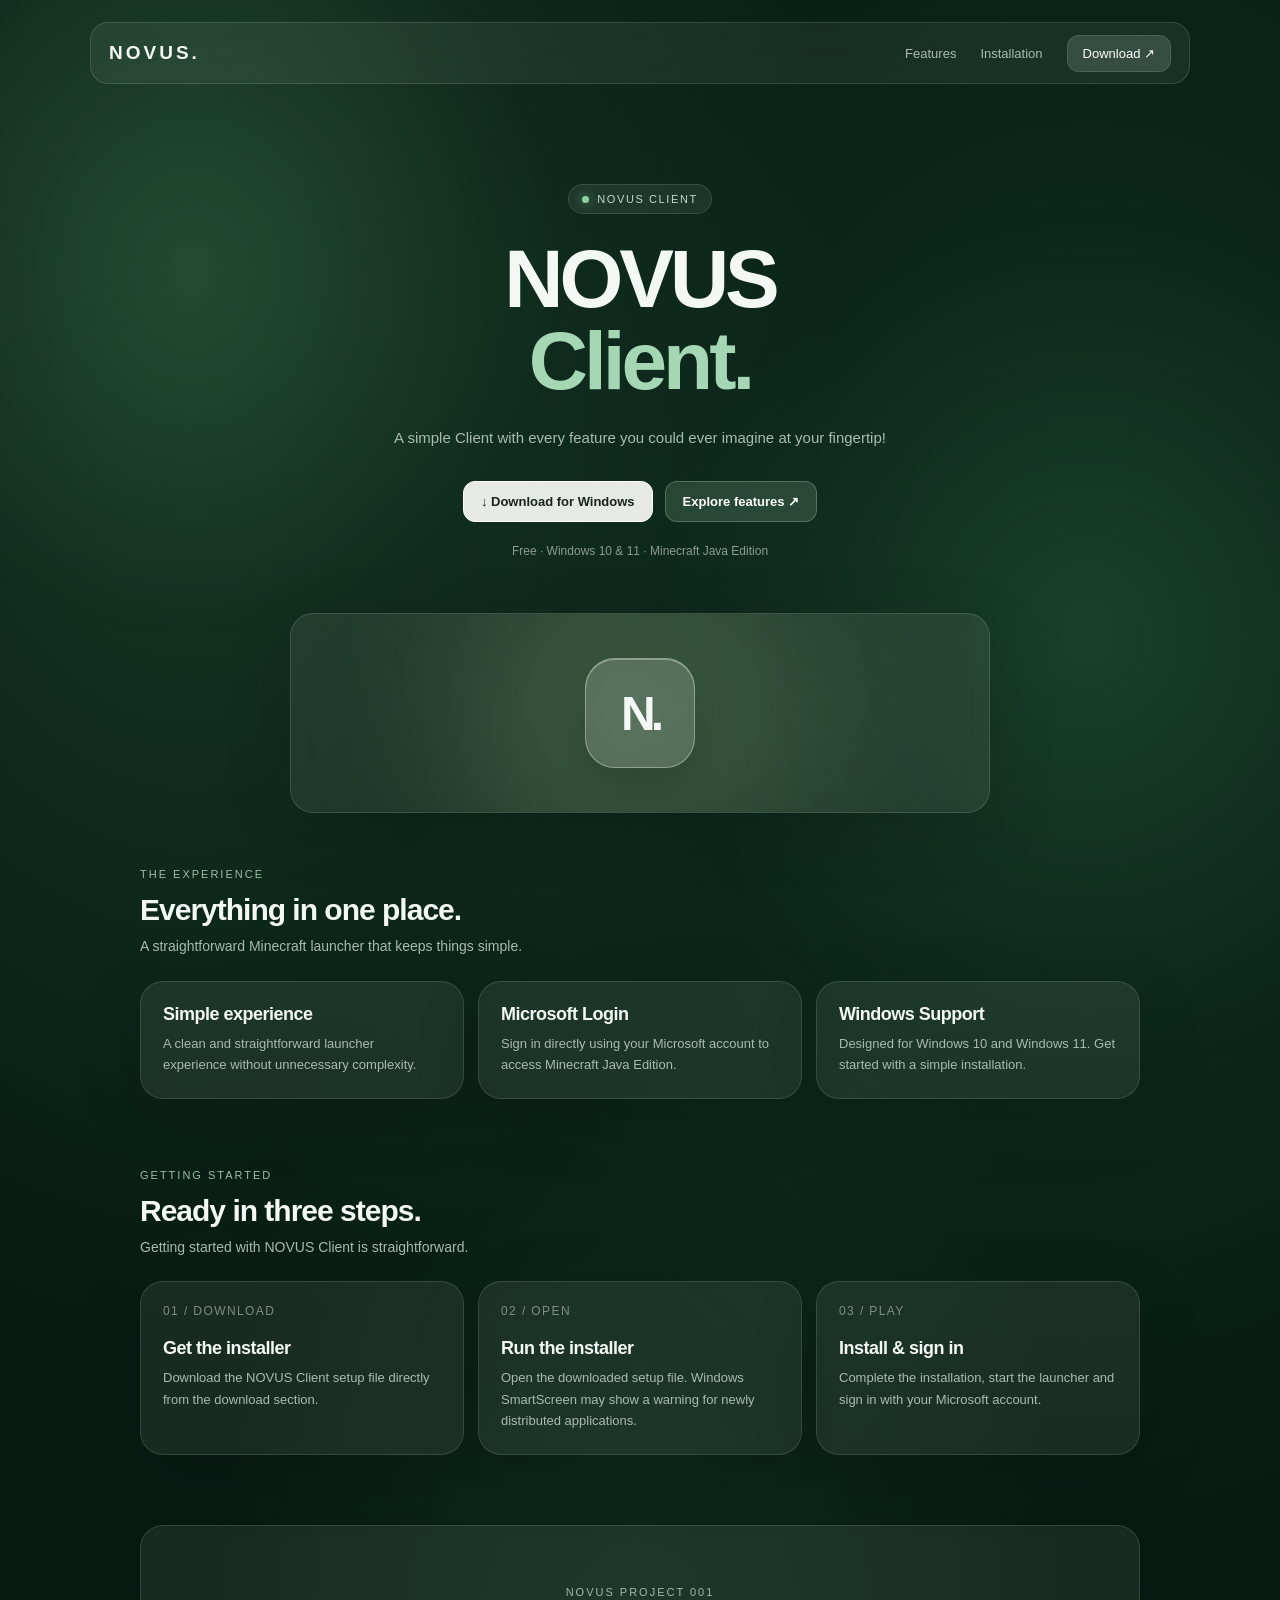
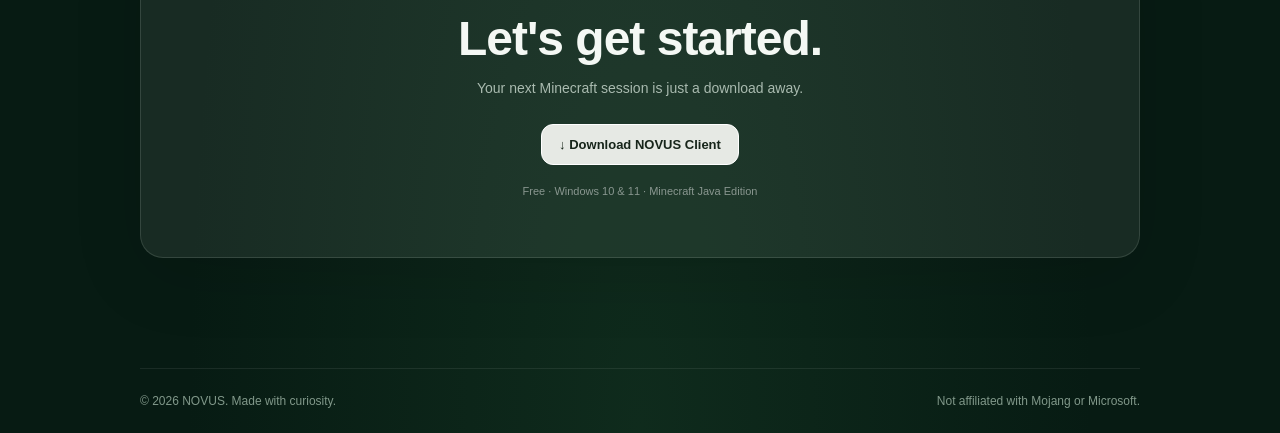
==== novusclient.html @ 279dd6a0 "Add files via upload" ====
<!DOCTYPE html>
<html lang="en">
<head>
  <meta charset="UTF-8">
  <meta name="viewport" content="width=device-width, initial-scale=1.0">
  <title>NOVUS Client — A better way to play.</title>
  <meta name="description" content="Discover NOVUS Client. A free Minecraft Java Edition launcher for Windows.">
  <meta name="theme-color" content="#071b13">
  <meta name="robots" content="index, follow">
  <meta property="og:title" content="NOVUS Client — A better way to play.">
  <meta property="og:description" content="Discover NOVUS Client. A free Minecraft Java Edition launcher for Windows.">
  <meta property="og:type" content="website">
  <meta property="og:locale" content="en_US">

  <link rel="icon" type="image/png" href="images/icon.png">
  <link rel="stylesheet" href="style.css">

  <style>
    .hero-meta { color: rgba(255, 255, 255, .53); font-size: 12px; margin-top: 22px; }

    .product-visual {
      width: min(700px, 100%);
      height: 200px;
      margin: 55px auto 0;
      position: relative;
      overflow: hidden;
      display: grid;
      place-items: center;
    }
    .product-visual::before {
      content: "";
      position: absolute;
      width: 350px; height: 350px;
      border-radius: 50%;
      background: rgba(180, 220, 151, .2);
      filter: blur(80px);
    }
    .visual-inner {
      position: relative;
      width: 110px; height: 110px;
      border-radius: 30px;
      display: grid; place-items: center;
      background: rgba(255, 255, 255, .16);
      border: 1px solid rgba(255, 255, 255, .35);
      box-shadow: inset 0 1px 0 rgba(255, 255, 255, .35), 0 20px 60px rgba(0, 0, 0, .2);
      font-size: 48px; font-weight: 800; letter-spacing: -5px;
    }

    .step-number { color: rgba(255, 255, 255, .45); font-size: 12px; letter-spacing: 1.4px; margin-bottom: 20px; }

    .download-card { padding: 60px 25px; text-align: center; }
    .download-card h2 { font-size: clamp(35px, 5vw, 48px); margin: 6px 0 14px; }
    .download-card p { color: var(--muted); font-size: 14px; margin-bottom: 28px; }
    .download-info { color: rgba(255, 255, 255, .48); font-size: 11px; margin-top: 20px; }
  </style>
</head>

<body>
  <nav class="nav">
    <a href="homepage.html" class="brand">NOVUS.</a>

    <div class="nav-links">
      <a href="#features">Features</a>
      <a href="#installation">Installation</a>
      <a href="#download" class="nav-cta">Download ↗</a>
    </div>
  </nav>

  <main class="container">
    <header class="hero">
      <div class="eyebrow"><span class="status-dot"></span>Novus Client</div>

      <h1>NOVUS<br><span>Client.</span></h1>

      <p>A simple Client with every feature you could ever imagine at your fingertip!</p>

      <div class="btn-row">
        <a class="btn btn-primary" href="#download">↓ Download for Windows</a>
        <a class="btn" href="#features">Explore features ↗</a>
      </div>

      <div class="hero-meta">Free · Windows 10 &amp; 11 · Minecraft Java Edition</div>

      <div class="product-visual glass"><div class="visual-inner">N.</div></div>
    </header>

    <section class="section" id="features">
      <div class="section-heading">
        <div>
          <div class="section-label">The experience</div>
          <h2>Everything in one place.</h2>
          <p class="section-desc">A straightforward Minecraft launcher that keeps things simple.</p>
        </div>
      </div>

      <div class="grid grid-3">
        <article class="card glass">
          <h3>Simple experience</h3>
          <p>A clean and straightforward launcher experience without unnecessary complexity.</p>
        </article>
        <article class="card glass">
          <h3>Microsoft Login</h3>
          <p>Sign in directly using your Microsoft account to access Minecraft Java Edition.</p>
        </article>
        <article class="card glass">
          <h3>Windows Support</h3>
          <p>Designed for Windows 10 and Windows 11. Get started with a simple installation.</p>
        </article>
      </div>
    </section>

    <section class="section" id="installation">
      <div class="section-heading">
        <div>
          <div class="section-label">Getting started</div>
          <h2>Ready in three steps.</h2>
          <p class="section-desc">Getting started with NOVUS Client is straightforward.</p>
        </div>
      </div>

      <div class="grid grid-3">
        <article class="card glass">
          <div class="step-number">01 / DOWNLOAD</div>
          <h3>Get the installer</h3>
          <p>Download the NOVUS Client setup file directly from the download section.</p>
        </article>
        <article class="card glass">
          <div class="step-number">02 / OPEN</div>
          <h3>Run the installer</h3>
          <p>Open the downloaded setup file. Windows SmartScreen may show a warning for newly distributed applications.</p>
        </article>
        <article class="card glass">
          <div class="step-number">03 / PLAY</div>
          <h3>Install &amp; sign in</h3>
          <p>Complete the installation, start the launcher and sign in with your Microsoft account.</p>
        </article>
      </div>
    </section>

    <section class="section" id="download">
      <div class="download-card glass">
        <div class="section-label">NOVUS Project 001</div>
        <h2>Let's get started.</h2>
        <p>Your next Minecraft session is just a download away.</p>

        <a class="btn btn-primary" href="https://github.com/nexsnus/NovusClient/releases/download/setup/NovusClient-Setup.exe">
          ↓ Download NOVUS Client
        </a>

        <div class="download-info">Free · Windows 10 &amp; 11 · Minecraft Java Edition</div>
      </div>
    </section>
  </main>

  <footer class="container footer">
    <span>© 2026 NOVUS. Made with curiosity.</span>
    <span>Not affiliated with Mojang or Microsoft.</span>
  </footer>
</body>
</html>
---- style.css ----
/* ==========================================================
   NOVUS – gemeinsames Stylesheet (Basis: novusscript.html)
   Wird von homepage.html, novusclient.html, novusscript.html genutzt.
   ========================================================== */

/* ---------- Tokens ---------- */
:root {
  --white: #f4f8f4;
  --muted: #aabbb0;
  --green: #a6d7b5;
  --glass: rgba(235, 248, 239, .075);
  --glass-hover: rgba(235, 248, 239, .105);
  --border: rgba(235, 248, 239, .13);
  --radius: 23px;
  --font: -apple-system, BlinkMacSystemFont, "Segoe UI", sans-serif;
  --mono: "SFMono-Regular", Consolas, monospace;
}

/* ---------- Reset & Basis ---------- */
*, *::before, *::after { margin: 0; padding: 0; box-sizing: border-box; }

html { scroll-behavior: smooth; scroll-padding-top: 90px; }

body {
  min-height: 100vh;
  display: flex;
  flex-direction: column;
  color: var(--white);
  font-family: var(--font);
  background:
    radial-gradient(ellipse at 15% 15%, rgba(49, 105, 69, .38), transparent 42%),
    radial-gradient(ellipse at 85% 30%, rgba(28, 82, 54, .38), transparent 45%),
    radial-gradient(ellipse at 50% 100%, rgba(39, 91, 57, .25), transparent 50%),
    #071b13;
  overflow-x: hidden;
}

body::before {
  content: "";
  position: fixed;
  inset: -20%;
  z-index: -1;
  pointer-events: none;
  background:
    radial-gradient(circle at 25% 35%, rgba(100, 155, 111, .18), transparent 24%),
    radial-gradient(circle at 75% 65%, rgba(73, 125, 85, .2), transparent 28%);
}

main { flex: 1; }

a { color: inherit; text-decoration: none; }

:focus-visible { outline: 2px solid var(--green); outline-offset: 3px; }

/* ---------- Layout ---------- */
.container { width: min(1000px, calc(100% - 40px)); margin: auto; }

.glass {
  background: var(--glass);
  border: 1px solid var(--border);
  border-radius: var(--radius);
  box-shadow: 0 18px 70px rgba(0, 0, 0, .12);
}

/* ---------- Navigation ---------- */
.nav {
  width: min(1100px, calc(100% - 40px));
  height: 62px;
  flex-shrink: 0;
  margin: 22px auto 0;
  padding: 0 18px;
  display: flex;
  justify-content: space-between;
  align-items: center;
  border: 1px solid var(--border);
  background: rgba(235, 248, 239, .065);
  backdrop-filter: blur(24px);
  -webkit-backdrop-filter: blur(24px);
  border-radius: 18px;
  position: sticky;
  top: 16px;
  z-index: 10;
}

.brand { font-size: 19px; font-weight: 850; letter-spacing: 3px; }

.nav-links { display: flex; align-items: center; gap: 24px; font-size: 13px; color: var(--muted); }
.nav-links a:hover { color: #fff; }

.nav-cta {
  padding: 10px 15px;
  border-radius: 12px;
  background: rgba(230, 247, 235, .14);
  border: 1px solid var(--border);
  color: #fff;
}

/* ---------- Hero & Typografie ---------- */
.hero { text-align: center; padding: 100px 0 55px; }

.hero p {
  max-width: 510px;
  margin: 22px auto 0;
  color: var(--muted);
  line-height: 1.8;
  font-size: 15px;
}

h1 { font-size: clamp(48px, 8vw, 82px); letter-spacing: -4px; line-height: 1; font-weight: 800; }
h1 span { color: var(--green); }

h2 { font-size: 30px; letter-spacing: -1px; }
h3 { font-size: 18px; letter-spacing: -.5px; }

.eyebrow {
  display: inline-flex;
  align-items: center;
  gap: 8px;
  padding: 8px 13px;
  border: 1px solid var(--border);
  background: rgba(235, 248, 239, .07);
  border-radius: 100px;
  color: #c3d9c9;
  font-size: 11px;
  letter-spacing: 1.6px;
  text-transform: uppercase;
  margin-bottom: 24px;
}

.status-dot {
  width: 7px;
  height: 7px;
  border-radius: 50%;
  background: #8bd4a1;
  box-shadow: 0 0 12px rgba(139, 212, 161, .7);
}

.section-label {
  color: #9cbea6;
  font-size: 11px;
  letter-spacing: 2px;
  text-transform: uppercase;
  margin-bottom: 13px;
}

.section { padding-bottom: 70px; }

.section-heading {
  display: flex;
  justify-content: space-between;
  align-items: end;
  gap: 15px;
  margin-bottom: 22px;
}

.section-heading + .section-heading,
.grid + .section-heading { margin-top: 40px; }

.section-desc { color: var(--muted); font-size: 14px; line-height: 1.7; margin-top: 8px; max-width: 520px; }
.muted-small { font-size: 12px; color: var(--muted); }

/* ---------- Buttons ---------- */
.btn {
  display: inline-flex;
  align-items: center;
  justify-content: center;
  gap: 8px;
  border: 1px solid rgba(204, 239, 214, .25);
  background: rgba(182, 225, 193, .16);
  color: #fff;
  padding: 12px 17px;
  border-radius: 12px;
  cursor: pointer;
  font: 650 13px var(--font);
  transition: .2s;
  white-space: nowrap;
}

.btn:hover { background: rgba(182, 225, 193, .27); transform: translateY(-1px); }

.btn-primary { background: rgba(247, 248, 244, .93); color: #17251a; border-color: #fff; }
.btn-primary:hover { background: #fff; }

.btn-row { display: flex; justify-content: center; gap: 12px; flex-wrap: wrap; margin-top: 30px; }

/* ---------- Karten & Grids ---------- */
.grid { display: grid; gap: 14px; grid-template-columns: repeat(2, 1fr); }
.grid-3 { grid-template-columns: repeat(3, 1fr); }

.card { padding: 22px; transition: background .2s, transform .2s; }
.card:hover { transform: translateY(-3px); background: var(--glass-hover); }

.card h3 { margin-bottom: 8px; }
.card p { color: var(--muted); font-size: 13px; line-height: 1.65; }

.card-row { display: flex; align-items: center; justify-content: space-between; gap: 15px; }
.card-title { font-size: 14px; font-weight: 700; }
.card-meta { font-size: 11px; color: var(--muted); margin-top: 6px; }

.badge {
  font-size: 10px;
  padding: 7px 10px;
  border-radius: 100px;
  color: #a9dfb7;
  background: rgba(112, 194, 132, .12);
  border: 1px solid rgba(112, 194, 132, .18);
  white-space: nowrap;
}

/* ---------- Footer ---------- */
.footer {
  border-top: 1px solid rgba(255, 255, 255, .08);
  padding: 25px 0;
  margin-top: 40px;
  color: #81988a;
  font-size: 12px;
  display: flex;
  justify-content: space-between;
  gap: 15px;
}

/* ---------- Responsive ---------- */
@media (max-width: 750px) {
  .nav { width: calc(100% - 24px); }
  .nav-links { gap: 12px; }
  .nav-links a:not(.nav-cta) { display: none; }
  .container { width: calc(100% - 28px); }
  .hero { padding-top: 75px; }
  .grid, .grid-3 { grid-template-columns: 1fr; }
  .section-heading { align-items: flex-start; flex-direction: column; }
  .footer { flex-direction: column; }
}

@media (prefers-reduced-motion: reduce) {
  * { scroll-behavior: auto !important; transition: none !important; }
}
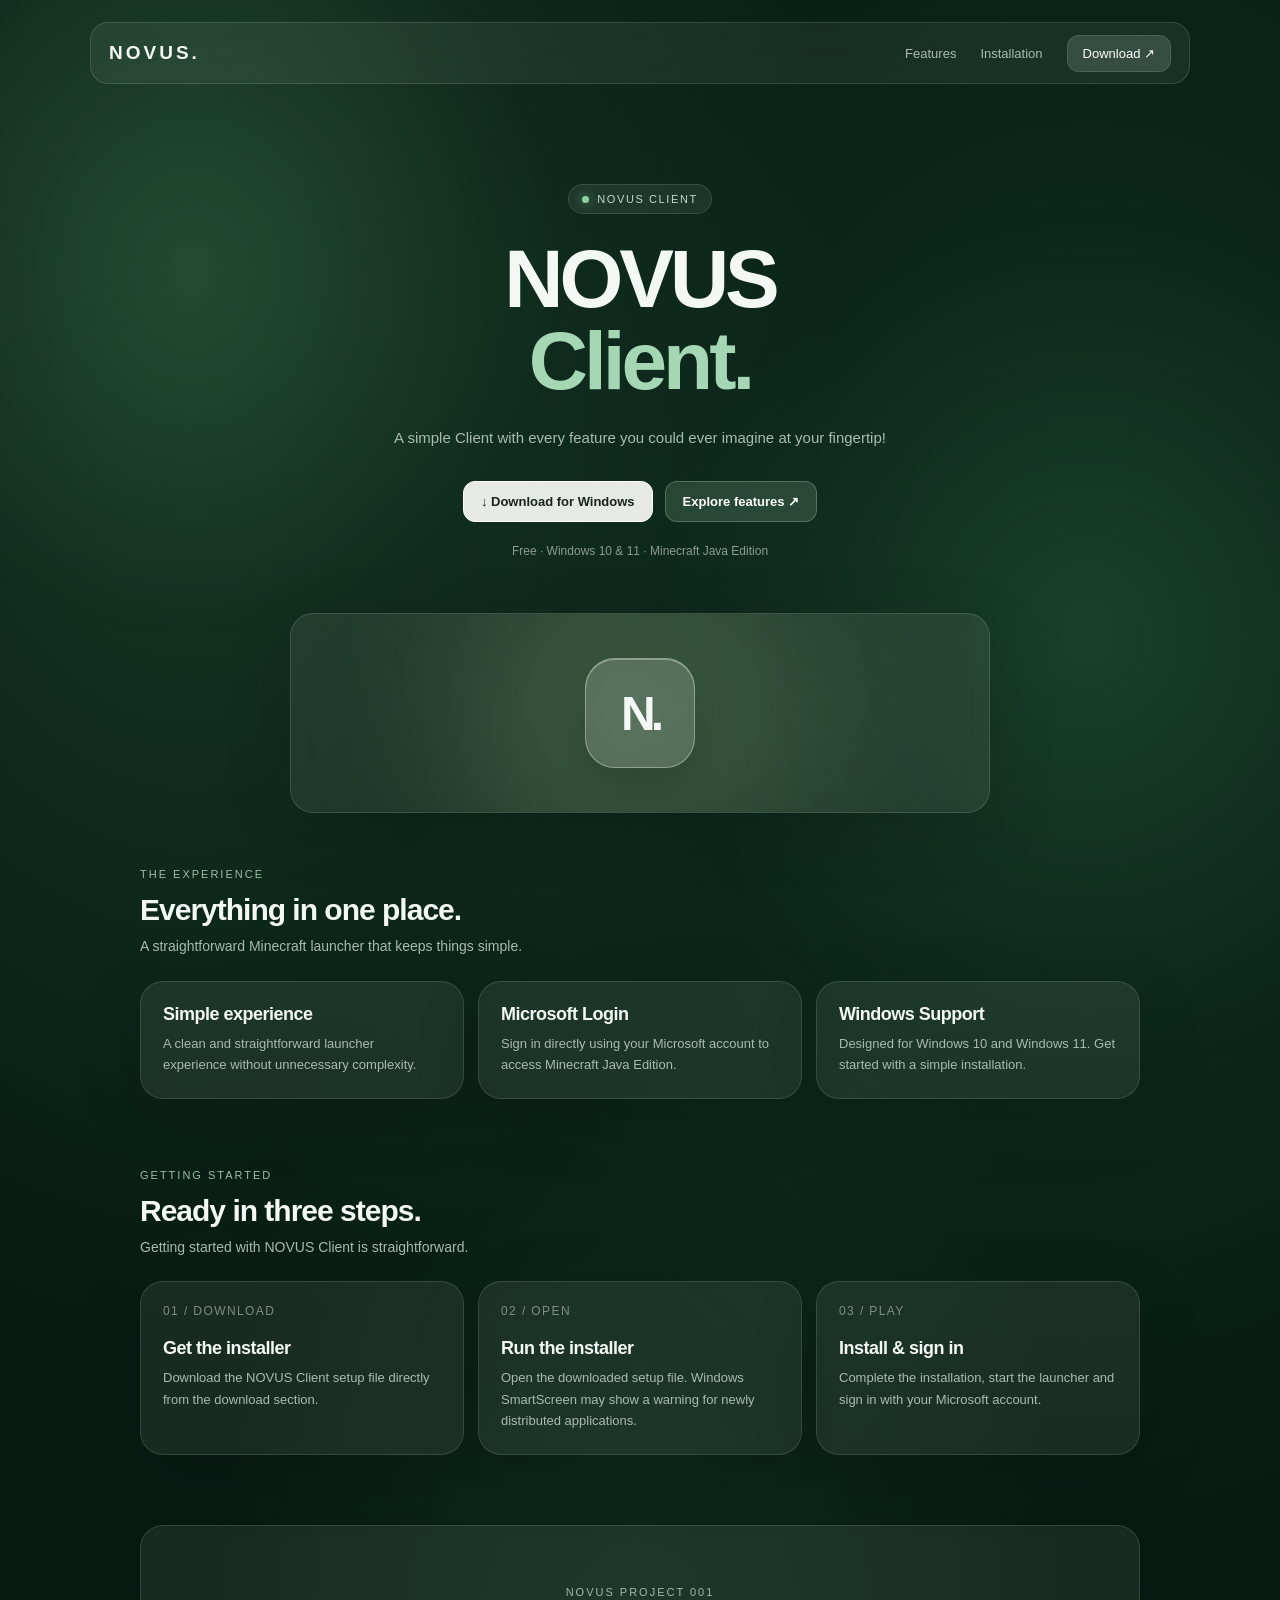
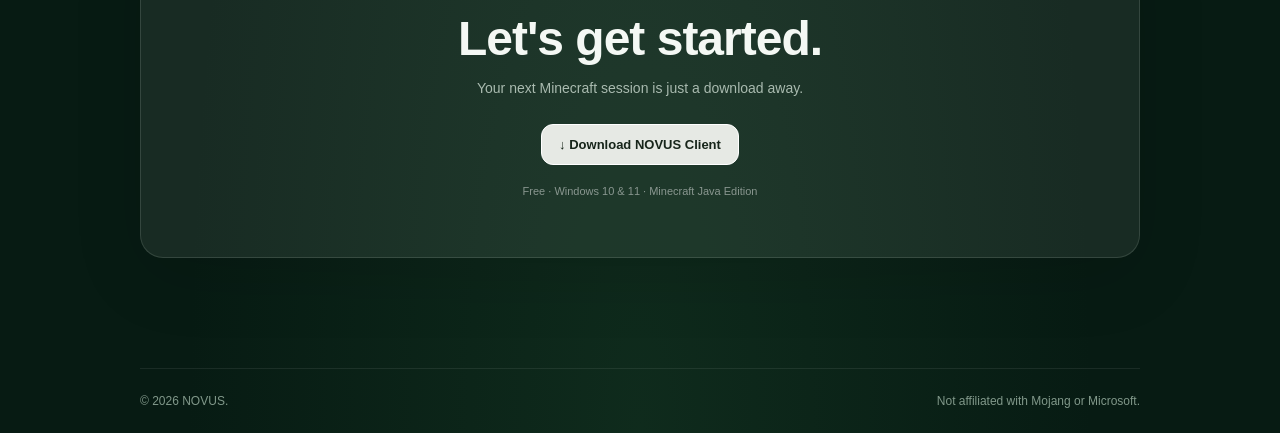
==== commit 6d88e5cd: "Remove 'Made with curiosity' from footer" ====
--- a/novusclient.html
+++ b/novusclient.html
@@ -12,7 +12,7 @@
   <meta property="og:type" content="website">
   <meta property="og:locale" content="en_US">
 
-  <link rel="icon" type="image/png" href="images/icon.png">
+  <link rel="icon" type="image/png" href="images/icon.png?v=2">
   <link rel="stylesheet" href="style.css">
 
   <style>
@@ -57,7 +57,7 @@
 
 <body>
   <nav class="nav">
-    <a href="homepage.html" class="brand">NOVUS.</a>
+    <a href="index.html" class="brand">NOVUS.</a>
 
     <div class="nav-links">
       <a href="#features">Features</a>
@@ -153,7 +153,7 @@
   </main>
 
   <footer class="container footer">
-    <span>© 2026 NOVUS. Made with curiosity.</span>
+    <span>© 2026 NOVUS.</span>
     <span>Not affiliated with Mojang or Microsoft.</span>
   </footer>
 </body>
